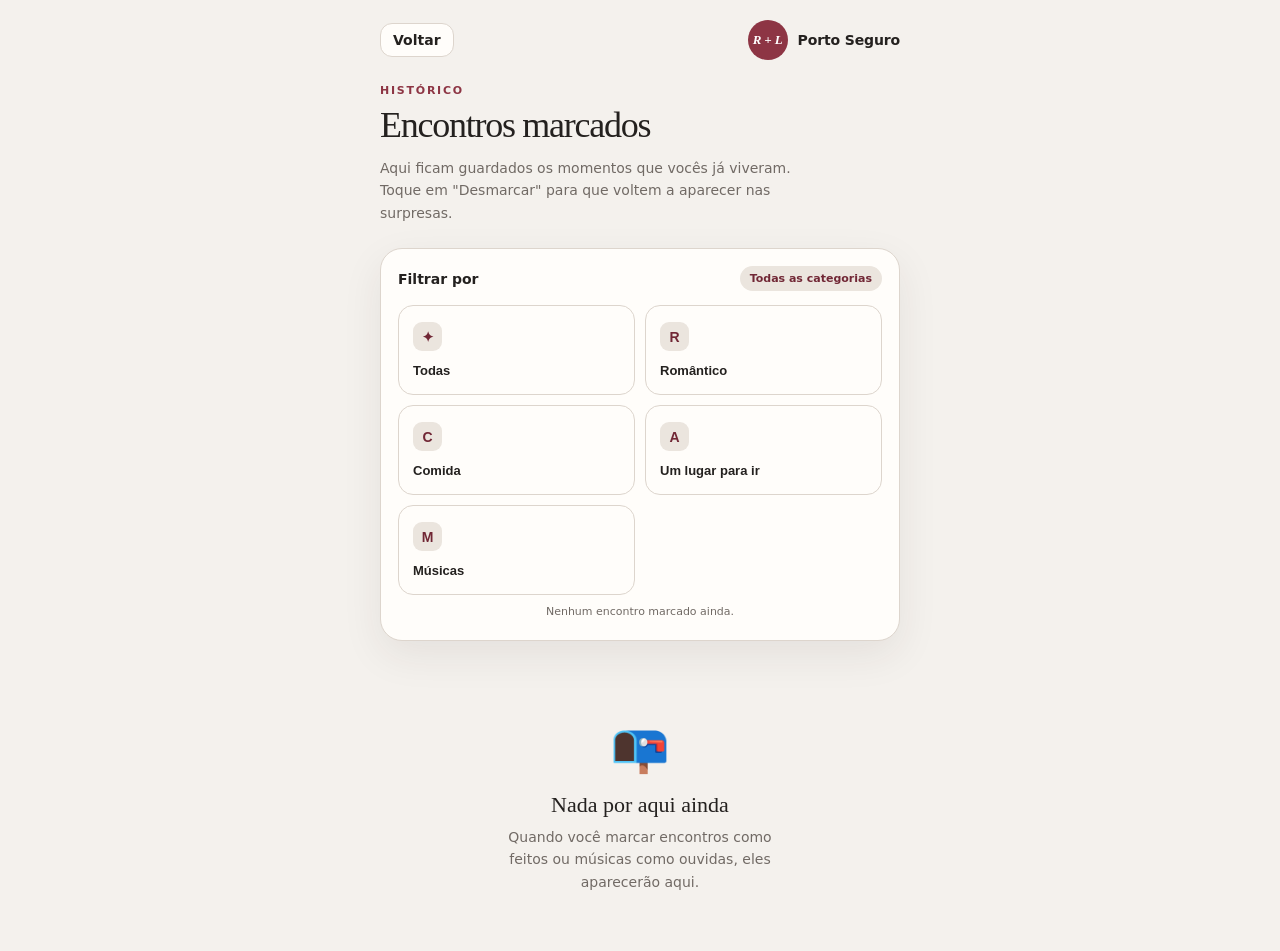
==== historico.html @ 60aa99c2 "Branch de arquivos" ====
<!DOCTYPE html>
<html lang="pt-BR">
<head>
    <meta charset="UTF-8">
    <meta name="viewport" content="width=device-width, initial-scale=1.0">
    <meta name="theme-color" content="#8d3544">

    <title>Porto Seguro | Histórico</title>

    <link rel="stylesheet" href="CSS/style.css">
        <link rel="stylesheet" href="CSS/historico.css">
</head>
<body>
    <main id="history-app" class="date-app">
        <div class="shell">
            <header class="topbar">
                <a href="index.html" class="back-btn" aria-label="Voltar">
                                <span class="back-text">Voltar</span>
                </a>
                <div class="brand">
                    <span class="brand-mark" aria-hidden="true">R + L</span>
                    <span>Porto Seguro</span>
                </div>
            </header>

            <section class="intro">
                <p class="eyebrow">Histórico</p>
                <h1>Encontros marcados</h1>
                <p class="intro-copy">
                    Aqui ficam guardados os momentos que vocês já viveram.
                    Toque em "Desmarcar" para que voltem a aparecer nas surpresas.
                </p>
            </section>

            <section class="panel" aria-labelledby="history-category-title">
                <div class="panel-head">
                    <h2 id="history-category-title" class="panel-title">
                        Filtrar por
                    </h2>
                    <span id="history-selected-label" class="selected-label">
                        Todas as categorias
                    </span>
                </div>

                <div class="category-grid" id="history-category-grid">
                    <button
                        type="button"
                        class="choice"
                        data-cat="Todas"
                        aria-pressed="true"
                    >
                        <span class="choice-icon" aria-hidden="true">✦</span>
                        <span class="choice-name">Todas</span>
                    </button>
                    <button
                        type="button"
                        class="choice"
                        data-cat="Romântico"
                        aria-pressed="false"
                    >
                        <span class="choice-icon" aria-hidden="true">R</span>
                        <span class="choice-name">Romântico</span>
                    </button>
                    <button
                        type="button"
                        class="choice"
                        data-cat="Comida"
                        aria-pressed="false"
                    >
                        <span class="choice-icon" aria-hidden="true">C</span>
                        <span class="choice-name">Comida</span>
                    </button>
                    <button
                        type="button"
                        class="choice"
                        data-cat="Um lugar para ir"
                        aria-pressed="false"
                    >
                        <span class="choice-icon" aria-hidden="true">A</span>
                        <span class="choice-name">Um lugar para ir</span>
                    </button>
                    <button
                        type="button"
                        class="choice"
                        data-cat="Músicas"
                        aria-pressed="false"
                    >
                        <span class="choice-icon" aria-hidden="true">M</span>
                        <span class="choice-name">Músicas</span>
                    </button>
                </div>

                <p id="history-status" class="status" aria-live="polite"></p>
            </section>

            <section id="history-list" class="history-list" aria-live="polite">
                <!-- History items will be inserted here -->
            </section>

            <section id="history-empty" class="history-empty" hidden>
                <div class="empty-state">
                    <span class="empty-icon" aria-hidden="true">📭</span>
                    <h2>Nada por aqui ainda</h2>
                    <p>Quando você marcar encontros como feitos ou músicas como ouvidas, eles aparecerão aqui.</p>
                </div>
            </section>
        </div>
    </main>

    <script src="JS/historico.js"></script>
</body>
</html>
---- CSS/style.css ----
/* ==========================================================
   1. CORES E CONFIGURAÇÕES GERAIS
   ========================================================== */

:root {
    --bg: #f4f1ed;
    --surface: #fffdfa;
    --surface-2: #ebe5de;
    --text: #24211f;
    --muted: #716a65;
    --line: #ddd5cd;
    --accent: #8d3544;
    --accent-dark: #712735;
    --accent-soft: #f1dfe2;
    --shadow: 0 14px 40px rgba(52, 39, 35, 0.08);
}

* {
    box-sizing: border-box;
}

html {
    scroll-behavior: smooth;
}

body {
    min-width: 320px;
    margin: 0;
    background: var(--bg);
    color: var(--text);
    font-family: Inter, ui-sans-serif, system-ui, -apple-system,
        BlinkMacSystemFont, "Segoe UI", sans-serif;
}

/* ==========================================================
   2. ESTRUTURA PRINCIPAL
   ========================================================== */

.date-app {
    width: 100%;
    min-height: 100vh;
    padding: 18px;
}

.shell {
    width: 100%;
    max-width: 520px;
    margin: 0 auto;
}

/* ==========================================================
   3. CABEÇALHO
   ========================================================== */

.topbar {
    display: flex;
    align-items: center;
    justify-content: space-between;
    margin: 2px 0 24px;
}

.brand {
    display: flex;
    align-items: center;
    gap: 10px;
    font-size: 14px;
    font-weight: 750;
    letter-spacing: -0.01em;
}

.brand-mark {
    display: grid;
    width: 40px;
    height: 40px;
    place-items: center;
    border-radius: 50%;
    background: var(--accent);
    color: #ffffff;
    font-family: Georgia, serif;
    font-size: 13px;
    font-style: italic;
    overflow: hidden;
}

.topbar-actions {
    display: flex;
    align-items: center;
    gap: 10px;
}

.step {
    padding: 7px 11px;
    border: 1px solid var(--line);
    border-radius: 999px;
    color: var(--muted);
    font-size: 11px;
    font-weight: 700;
}

/* ==========================================================
   3.5. MENU HAMBÚRGUER
   ========================================================== */

.menu-btn {
    display: grid;
    width: 40px;
    height: 40px;
    place-items: center;
    border: 1px solid var(--line);
    border-radius: 12px;
    background: var(--surface);
    cursor: pointer;
    transition: border-color 0.16s ease, background 0.16s ease;
}

.menu-btn:hover {
    border-color: #bfaeb0;
    background: #ffffff;
}

.menu-btn:active {
    transform: scale(0.97);
}

.menu-icon {
    position: relative;
    width: 20px;
    height: 2px;
    background: var(--text);
    border-radius: 2px;
    transition: background 0.16s ease;
}

.menu-icon::before,
.menu-icon::after {
    content: "";
    position: absolute;
    left: 0;
    width: 100%;
    height: 2px;
    background: var(--text);
    border-radius: 2px;
    transition: transform 0.2s ease, top 0.2s ease, bottom 0.2s ease;
}

.menu-icon::before {
    top: -6px;
}

.menu-icon::after {
    bottom: -6px;
}

.menu-btn[aria-expanded="true"] .menu-icon {
    background: transparent;
}

.menu-btn[aria-expanded="true"] .menu-icon::before {
    top: 0;
    transform: rotate(45deg);
}

.menu-btn[aria-expanded="true"] .menu-icon::after {
    bottom: 0;
    transform: rotate(-45deg);
}

.menu-panel {
    position: fixed;
    inset: 0;
    z-index: 1000;
    display: flex;
}

.menu-panel[hidden] {
    display: none;
}

.menu-backdrop {
    position: absolute;
    inset: 0;
    background: rgba(0, 0, 0, 0.4);
    opacity: 0;
    animation: backdrop-in 0.2s ease forwards;
}

@keyframes backdrop-in {
    to {
        opacity: 1;
    }
}

.menu-content {
    position: relative;
    margin: auto 0 auto auto;
    width: 280px;
    max-width: 85vw;
    max-height: 85vh;
    border-radius: 22px 0 0 22px;
    background: var(--surface);
    box-shadow: var(--shadow);
    overflow: hidden;
    animation: menu-in 0.25s ease-out;
}

@keyframes menu-in {
    from {
        opacity: 0;
        transform: translateX(20px);
    }
    to {
        opacity: 1;
        transform: translateX(0);
    }
}

.menu-header {
    display: flex;
    align-items: center;
    justify-content: space-between;
    padding: 16px 18px;
    border-bottom: 1px solid var(--line);
}

.menu-title {
    font-size: 16px;
    font-weight: 800;
}

.menu-close {
    position: relative;
    width: 36px;
    height: 36px;
    border: 1px solid var(--line);
    border-radius: 10px;
    background: transparent;
    cursor: pointer;
    display: grid;
    place-items: center;
    transition: border-color 0.16s ease, background 0.16s ease;
}

.menu-close:hover {
    border-color: #bfaeb0;
    background: var(--bg);
}

.menu-close::before,
.menu-close::after {
    content: "";
    position: absolute;
    width: 16px;
    height: 2px;
    background: var(--text);
    border-radius: 2px;
}

.menu-close::before {
    transform: rotate(45deg);
}

.menu-close::after {
    transform: rotate(-45deg);
}

.menu-items {
    padding: 8px;
}

.menu-item {
    display: flex;
    align-items: center;
    gap: 12px;
    width: 100%;
    padding: 14px 16px;
    border: 0;
    border-radius: 12px;
    background: transparent;
    color: var(--text);
    font-size: 14px;
    font-weight: 600;
    text-align: left;
    cursor: pointer;
    transition: background 0.16s ease;
}

.menu-item:hover {
    background: var(--bg);
}

.menu-item:active {
    background: var(--surface-2);
}

.menu-item-icon {
    font-size: 18px;
}

/* ==========================================================
   4. APRESENTAÇÃO
   ========================================================== */

.intro {
    margin-bottom: 24px;
}

.eyebrow {
    margin: 0 0 9px;
    color: var(--accent);
    font-size: 11px;
    font-weight: 800;
    letter-spacing: 0.16em;
    text-transform: uppercase;
}

h1 {
    max-width: 430px;
    margin: 0;
    font-family: Georgia, "Times New Roman", serif;
    font-size: 36px;
    font-weight: 500;
    line-height: 1.08;
    letter-spacing: -0.035em;
}

.intro-copy {
    max-width: 420px;
    margin: 12px 0 0;
    color: var(--muted);
    font-size: 14px;
    line-height: 1.6;
}

/* ==========================================================
   5. PAINEL DE CATEGORIAS
   ========================================================== */

.panel {
    padding: 17px;
    border: 1px solid var(--line);
    border-radius: 22px;
    background: var(--surface);
    box-shadow: var(--shadow);
}

.panel-head {
    display: flex;
    align-items: center;
    justify-content: space-between;
    gap: 12px;
    margin-bottom: 14px;
}

.panel-title {
    margin: 0;
    font-size: 14px;
    font-weight: 800;
}

.selected-label {
    max-width: 150px;
    overflow: hidden;
    padding: 6px 10px;
    border-radius: 999px;
    background: var(--surface-2);
    color: var(--accent-dark);
    font-size: 11px;
    font-weight: 750;
    text-overflow: ellipsis;
    white-space: nowrap;
}

.category-grid {
    display: grid;
    grid-template-columns: repeat(2, minmax(0, 1fr));
    gap: 10px;
}

/* ==========================================================
   6. BOTÕES DE CATEGORIA
   ========================================================== */

.choice {
    position: relative;
    min-height: 90px;
    padding: 14px;
    border: 1px solid var(--line);
    border-radius: 15px;
    background: transparent;
    color: var(--text);
    text-align: left;
    cursor: pointer;
    transition:
        border-color 0.16s ease,
        background 0.16s ease,
        transform 0.16s ease,
        box-shadow 0.16s ease;
}

.choice:hover {
    border-color: #bfaeb0;
    background: #ffffff;
}

.choice:active {
    transform: scale(0.98);
}

.choice.active {
    border-color: var(--accent);
    background: var(--accent-soft);
    box-shadow: inset 0 0 0 1px var(--accent);
}

.choice-icon {
    display: grid;
    width: 29px;
    height: 29px;
    margin-bottom: 12px;
    place-items: center;
    border-radius: 9px;
    background: var(--surface-2);
    color: var(--accent-dark);
    font-size: 14px;
    font-weight: 800;
}

.choice.active .choice-icon {
    background: var(--accent);
    color: #ffffff;
}

.choice-name {
    display: block;
    font-size: 13px;
    font-weight: 800;
}

.choice-note {
    display: block;
    margin-top: 3px;
    color: var(--muted);
    font-size: 10px;
}

/* ==========================================================
   7. BOTÕES DE AÇÃO
   ========================================================== */

.primary {
    width: 100%;
    margin-top: 14px;
    padding: 15px 18px;
    border: 0;
    border-radius: 15px;
    background: var(--accent);
    color: #ffffff;
    font-size: 14px;
    font-weight: 800;
    cursor: pointer;
    box-shadow: 0 10px 22px rgba(141, 53, 68, 0.19);
    transition: background 0.16s ease, transform 0.16s ease;
}

.primary:hover {
    background: var(--accent-dark);
}

.primary:active {
    transform: scale(0.985);
}

button:focus-visible {
    outline: 3px solid rgba(141, 53, 68, 0.25);
    outline-offset: 3px;
}

.status {
    min-height: 18px;
    margin: 10px 0 0;
    color: var(--muted);
    font-size: 11px;
    text-align: center;
}

/* ==========================================================
   8. RESULTADO DO SORTEIO
   ========================================================== */

.result {
    display: none;
    margin-top: 14px;
    padding: 20px;
    border: 1px solid var(--line);
    border-radius: 22px;
    background: var(--surface);
    box-shadow: var(--shadow);
}

.result.show {
    display: block;
    animation: result-in 0.28s ease-out;
}

.result-header {
    display: flex;
    align-items: center;
    justify-content: space-between;
    margin-bottom: 14px;
}

.result-kicker {
    margin: 0;
    color: var(--accent);
    font-size: 10px;
    font-weight: 850;
    letter-spacing: 0.15em;
    text-transform: uppercase;
}

.collapse-btn {
    display: inline-flex;
    align-items: center;
    justify-content: center;
    padding: 8px 14px;
    border: 1px solid var(--line);
    border-radius: 10px;
    background: transparent;
    color: var(--text);
    font-size: 12px;
    font-weight: 700;
    cursor: pointer;
    transition: border-color 0.16s ease, background 0.16s ease, transform 0.16s ease;
}

.collapse-btn:hover {
    border-color: #bfaeb0;
    background: var(--bg);
}

.collapse-btn:active {
    transform: scale(0.95);
}

.result-main {
    display: flex;
    align-items: flex-start;
    gap: 14px;
}

.result-icon {
    display: grid;
    flex: 0 0 46px;
    width: 46px;
    height: 46px;
    place-items: center;
    border-radius: 14px;
    background: var(--accent-soft);
    font-size: 23px;
}

.result h2 {
    margin: 0;
    font-family: Georgia, "Times New Roman", serif;
    font-size: 25px;
    font-weight: 500;
    line-height: 1.15;
    letter-spacing: -0.02em;
}

.description {
    margin: 8px 0 0;
    color: var(--muted);
    font-size: 13px;
    line-height: 1.6;
}

.meta {
    display: grid;
    grid-template-columns: 1fr 1fr;
    gap: 9px;
    margin-top: 18px;
    padding-top: 15px;
    border-top: 1px solid var(--line);
}

.meta-item {
    padding: 10px 11px;
    border-radius: 12px;
    background: var(--bg);
}

.meta-label {
    display: block;
    margin-bottom: 3px;
    color: var(--muted);
    font-size: 9px;
    font-weight: 750;
    letter-spacing: 0.1em;
    text-transform: uppercase;
}

.meta-value {
    font-size: 12px;
    font-weight: 800;
}

.result-link {
    display: inline-flex;
    align-items: center;
    gap: 8px;
    width: 100%;
    justify-content: center;
    padding: 12px 16px;
    border: 1px solid var(--accent);
    border-radius: 12px;
    background: var(--accent-soft);
    color: var(--accent-dark);
    font-size: 13px;
    font-weight: 700;
    text-decoration: none;
    transition: background 0.16s ease, border-color 0.16s ease, transform 0.16s ease;
}

.result-link:hover {
    background: var(--accent);
    color: #ffffff;
    border-color: var(--accent-dark);
    transform: translateY(-1px);
}

.result-link:active {
    transform: translateY(0);
}

.again {
    width: 100%;
    margin-top: 13px;
    padding: 12px;
    border: 1px solid var(--line);
    border-radius: 13px;
    background: transparent;
    color: var(--text);
    font-size: 12px;
    font-weight: 800;
    cursor: pointer;
}

.again:hover {
    background: var(--bg);
}

/* ==========================================================
   8.5. BOTÃO MARCAR
   ========================================================== */

.result-actions {
    margin-top: 14px;
    padding-top: 14px;
    border-top: 1px solid var(--line);
}

.mark-btn {
    width: 100%;
    padding: 14px 18px;
    border: 1px solid var(--accent);
    border-radius: 13px;
    background: var(--accent-soft);
    color: var(--accent-dark);
    font-size: 13px;
    font-weight: 800;
    cursor: pointer;
    transition: background 0.16s ease, border-color 0.16s ease, color 0.16s ease, transform 0.16s ease;
}

.mark-btn:hover {
    background: var(--accent);
    color: #ffffff;
    border-color: var(--accent-dark);
    transform: translateY(-1px);
}

.mark-btn:active {
    transform: translateY(0);
}

.mark-btn.marked {
    background: var(--surface-2);
    border-color: var(--line);
    color: var(--muted);
}

.mark-btn.marked:hover {
    background: var(--bg);
    border-color: #bfaeb0;
    color: var(--text);
}

@keyframes result-in {
    from {
        opacity: 0;
        transform: translateY(8px);
    }

    to {
        opacity: 1;
        transform: translateY(0);
    }
}

/* ==========================================================
   9. AJUSTES PARA TELAS PEQUENAS
   ========================================================== */

@media (max-width: 380px) {
    .date-app {
        padding: 14px;
    }

    h1 {
        font-size: 31px;
    }

    .panel {
        padding: 14px;
    }

    .choice {
        min-height: 100px;
        padding: 12px;
    }
}

@media (max-width: 480px) {
    .choice {
        min-height: 100px;
        padding: 14px;
    }

    .choice-name {
        font-size: 12px;
        line-height: 1.3;
    }

    .choice-note {
        font-size: 9px;
        line-height: 1.3;
    }
}

/* ==========================================================
   10. MENU RESPONSIVO (MOBILE)
   ========================================================== */

@media (max-width: 480px) {
    .menu-content {
        width: 100%;
        max-width: 100%;
        max-height: 100%;
        border-radius: 0;
        margin: 0;
        animation: menu-in-mobile 0.3s ease-out;
    }

    @keyframes menu-in-mobile {
        from {
            opacity: 0;
            transform: translateY(100%);
        }
        to {
            opacity: 1;
            transform: translateY(0);
        }
    }

    .menu-header {
        padding: 14px 16px;
    }

    .menu-title {
        font-size: 18px;
    }

    .menu-close {
        width: 40px;
        height: 40px;
    }

    .menu-item {
        padding: 18px 16px;
        font-size: 16px;
    }

    .menu-item-icon {
        font-size: 22px;
    }
}

/* Landscape mobile - keep side panel but smaller */
@media (max-width: 600px) and (orientation: landscape) {
    .menu-content {
        width: 240px;
        max-width: 50vw;
        border-radius: 22px 0 0 22px;
        margin: auto 0 auto auto;
        animation: menu-in 0.25s ease-out;
    }
}

/* ==========================================================
   10. MODO ESCURO AUTOMÁTICO
   ========================================================== */

@media (prefers-color-scheme: dark) {
    :root {
        --bg: #171514;
        --surface: #211e1d;
        --surface-2: #312c2a;
        --text: #f3efeb;
        --muted: #b9afaa;
        --line: #403a37;
        --accent: #c56d7c;
        --accent-dark: #dd8795;
        --accent-soft: #43282e;
        --shadow: 0 16px 44px rgba(0, 0, 0, 0.24);
    }

    .choice:hover {
        border-color: #746661;
        background: #282321;
    }

    .primary {
        color: #211518;
    }

    .menu-btn:hover {
        border-color: #746661;
        background: #282321;
    }

    .menu-close:hover {
        border-color: #746661;
        background: #282321;
    }

    .collapse-btn:hover {
        border-color: #746661;
        background: #282321;
    }

    .menu-item:hover {
        background: #282321;
    }

    .menu-item:active {
        background: #312c2a;
    }

    .collapse-btn:hover {
        border-color: #746661;
        background: #282321;
    }

    .collapse-btn:active {
        background: #312c2a;
    }

    .result-link:hover {
        background: var(--accent);
        color: #ffffff;
        border-color: var(--accent-dark);
    }

    .result-link:active {
        transform: translateY(0);
    }

    .mark-btn:hover {
        background: var(--accent);
        color: #ffffff;
        border-color: var(--accent-dark);
    }

    .mark-btn:active {
        transform: translateY(0);
    }

    .mark-btn.marked {
        background: var(--surface-2);
        border-color: var(--line);
        color: var(--muted);
    }

    .mark-btn.marked:hover {
        background: var(--bg);
        border-color: #746661;
        color: var(--text);
    }
}
---- CSS/historico.css ----
/* ==========================================================
   HISTÓRICO - ESTILOS ESPECÍFICOS
   ========================================================== */

/* Botão voltar */
.back-btn {
    display: inline-flex;
    align-items: center;
    gap: 8px;
    padding: 8px 12px;
    border: 1px solid var(--line);
    border-radius: 12px;
    background: var(--surface);
    color: var(--text);
    font-size: 14px;
    font-weight: 600;
    text-decoration: none;
    transition: border-color 0.16s ease, background 0.16s ease, transform 0.16s ease;
}

.back-btn:hover {
    border-color: #bfaeb0;
    background: #ffffff;
}

.back-btn:active {
    transform: scale(0.97);
}

.back-icon {
    position: relative;
    width: 16px;
    height: 2px;
    background: var(--text);
    border-radius: 2px;
    flex-shrink: 0;
}

.back-icon::before,
.back-icon::after {
    content: "";
    position: absolute;
    height: 2px;
    background: var(--text);
    border-radius: 2px;
}

.back-icon::before {
    width: 12px;
    left: 4px;
    top: -5px;
    transform: rotate(-45deg);
    transform-origin: left center;
}

.back-icon::after {
    width: 12px;
    left: 4px;
    bottom: -5px;
    transform: rotate(45deg);
    transform-origin: left center;
}

.back-text {
    display: inline-block;
}

/* Lista de histórico */
.history-list {
    display: flex;
    flex-direction: column;
    gap: 12px;
    margin-top: 14px;
}

.history-item {
    padding: 16px;
    border: 1px solid var(--line);
    border-radius: 18px;
    background: var(--surface);
    box-shadow: var(--shadow);
    animation: history-in 0.3s ease-out;
}

@keyframes history-in {
    from {
        opacity: 0;
        transform: translateY(10px);
    }
    to {
        opacity: 1;
        transform: translateY(0);
    }
}

.history-item-header {
    display: flex;
    align-items: flex-start;
    gap: 12px;
    margin-bottom: 10px;
}

.history-item-icon {
    display: grid;
    flex: 0 0 44px;
    width: 44px;
    height: 44px;
    place-items: center;
    border-radius: 12px;
    background: var(--accent-soft);
    font-size: 22px;
}

.history-item-content {
    flex: 1;
    min-width: 0;
}

.history-item-title {
    margin: 0 0 4px;
    font-family: Georgia, "Times New Roman", serif;
    font-size: 20px;
    font-weight: 500;
    line-height: 1.2;
    letter-spacing: -0.02em;
}

.history-item-category {
    display: inline-flex;
    align-items: center;
    gap: 6px;
    padding: 3px 8px;
    border-radius: 999px;
    background: var(--surface-2);
    color: var(--accent-dark);
    font-size: 10px;
    font-weight: 750;
    text-transform: uppercase;
    letter-spacing: 0.08em;
}

.history-item-meta {
    display: flex;
    flex-wrap: wrap;
    gap: 12px;
    margin-bottom: 12px;
    padding-top: 10px;
    border-top: 1px solid var(--line);
}

.history-item-meta-item {
    display: flex;
    align-items: center;
    gap: 6px;
    color: var(--muted);
    font-size: 12px;
}

.history-item-meta-label {
    font-weight: 700;
    text-transform: uppercase;
    letter-spacing: 0.06em;
    font-size: 10px;
}

.history-item-meta-value {
    font-weight: 500;
}

.history-item-link {
    display: inline-flex;
    align-items: center;
    gap: 6px;
    padding: 8px 12px;
    border: 1px solid var(--accent);
    border-radius: 10px;
    background: var(--accent-soft);
    color: var(--accent-dark);
    font-size: 12px;
    font-weight: 700;
    text-decoration: none;
    transition: background 0.16s ease, border-color 0.16s ease, color 0.16s ease;
}

.history-item-link:hover {
    background: var(--accent);
    color: #ffffff;
    border-color: var(--accent-dark);
}

.history-item-actions {
    display: flex;
    justify-content: flex-end;
    padding-top: 8px;
}

.history-unmark-btn {
    display: inline-flex;
    align-items: center;
    gap: 8px;
    padding: 10px 16px;
    border: 1px solid var(--line);
    border-radius: 10px;
    background: transparent;
    color: var(--text);
    font-size: 12px;
    font-weight: 700;
    cursor: pointer;
    transition: background 0.16s ease, border-color 0.16s ease, color 0.16s ease;
}

.history-unmark-btn:hover {
    background: var(--bg);
    border-color: #bfaeb0;
}

.history-unmark-btn:active {
    background: var(--surface-2);
}

/* Estado vazio */
.history-empty {
    margin-top: 24px;
    padding: 40px 20px;
    text-align: center;
}

.empty-state {
    max-width: 300px;
    margin: 0 auto;
}

.empty-icon {
    display: block;
    font-size: 48px;
    margin-bottom: 16px;
}

.empty-state h2 {
    margin: 0 0 8px;
    font-family: Georgia, "Times New Roman", serif;
    font-size: 22px;
    font-weight: 500;
}

.empty-state p {
    margin: 0;
    color: var(--muted);
    font-size: 14px;
    line-height: 1.6;
}

/* Responsivo */
@media (max-width: 380px) {
    .history-item {
        padding: 14px;
    }

    .history-item-title {
        font-size: 18px;
    }

    .history-item-meta {
        flex-direction: column;
        gap: 6px;
    }
}

/* Dark mode */
@media (prefers-color-scheme: dark) {
    .back-btn:hover {
        border-color: #746661;
        background: #282321;
    }

    .history-unmark-btn:hover {
        background: #282321;
        border-color: #746661;
    }

    .history-unmark-btn:active {
        background: #312c2a;
    }
}
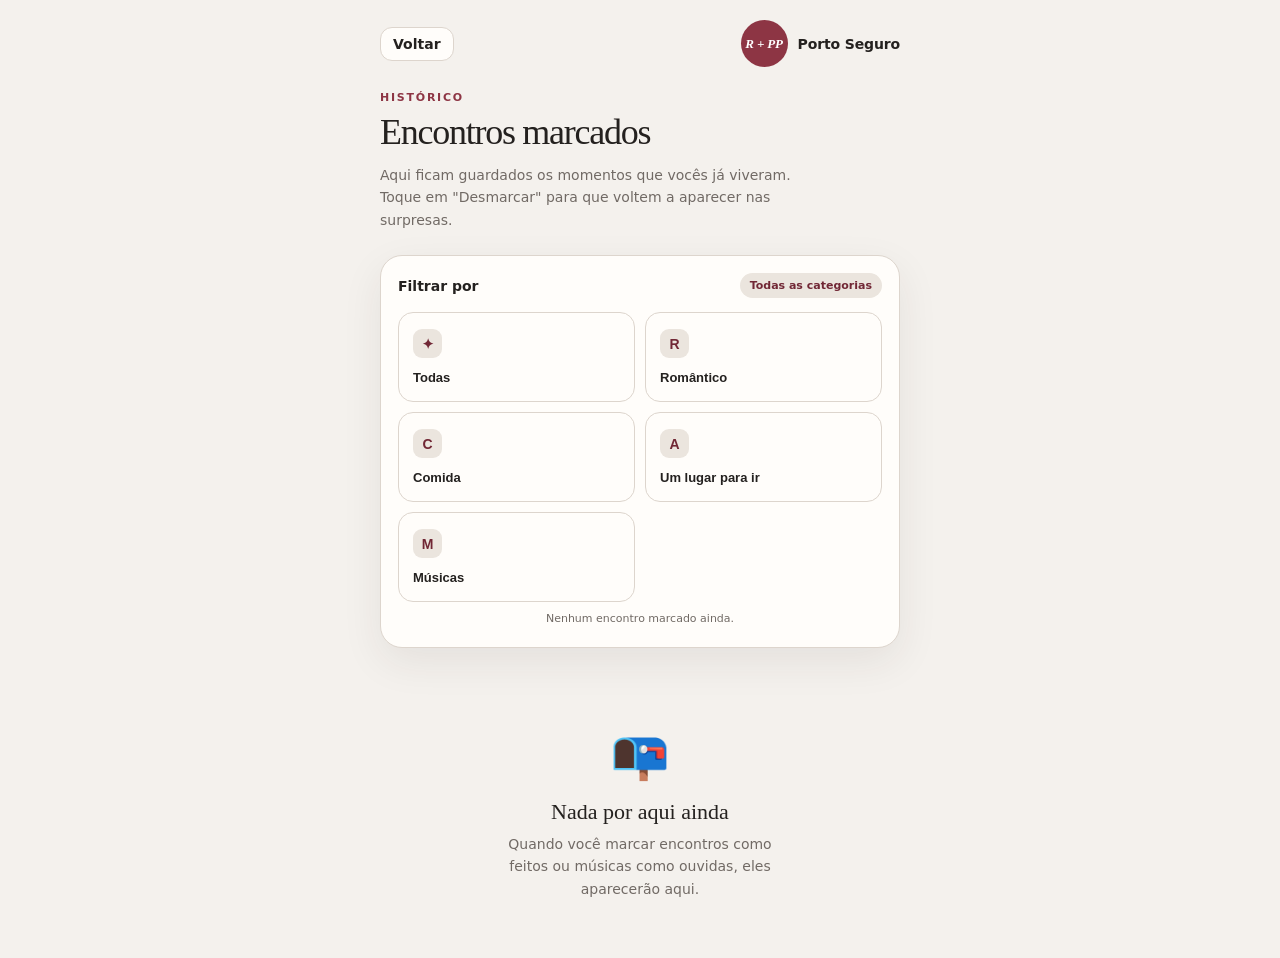
==== commit b9d33acb: "Feito Modificações e Criações dos seguintes arquivos: 	new file:   CSS/Sobre.css 	modified:   CSS/st" ====
--- a/historico.html
+++ b/historico.html
@@ -4,11 +4,14 @@
     <meta charset="UTF-8">
     <meta name="viewport" content="width=device-width, initial-scale=1.0">
     <meta name="theme-color" content="#8d3544">
+    <meta name="theme-color" media="(prefers-color-scheme: dark)" content="#171514">
+    <meta name="color-scheme" content="light dark">
+    <meta http-equiv="Content-Security-Policy" content="default-src 'self'; script-src 'self' 'unsafe-inline'; style-src 'self' 'unsafe-inline'; img-src 'self' data:;">
 
     <title>Porto Seguro | Histórico</title>
 
     <link rel="stylesheet" href="CSS/style.css">
-        <link rel="stylesheet" href="CSS/historico.css">
+    <link rel="stylesheet" href="CSS/historico.css">
 </head>
 <body>
     <main id="history-app" class="date-app">
@@ -18,7 +21,7 @@
                                 <span class="back-text">Voltar</span>
                 </a>
                 <div class="brand">
-                    <span class="brand-mark" aria-hidden="true">R + L</span>
+                    <span class="brand-mark" aria-hidden="true">R + PP</span>
                     <span>Porto Seguro</span>
                 </div>
             </header>
--- a/CSS/style.css
+++ b/CSS/style.css
@@ -3,6 +3,7 @@
    ========================================================== */
 
 :root {
+    color-scheme: light dark;
     --bg: #f4f1ed;
     --surface: #fffdfa;
     --surface-2: #ebe5de;
@@ -70,8 +71,8 @@
 
 .brand-mark {
     display: grid;
-    width: 40px;
-    height: 40px;
+    width: 47px;
+    height: 47px;
     place-items: center;
     border-radius: 50%;
     background: var(--accent);
@@ -109,6 +110,7 @@
     border: 1px solid var(--line);
     border-radius: 12px;
     background: var(--surface);
+    color: var(--text);
     cursor: pointer;
     transition: border-color 0.16s ease, background 0.16s ease;
 }
@@ -126,7 +128,7 @@
     position: relative;
     width: 20px;
     height: 2px;
-    background: var(--text);
+    background: currentColor;
     border-radius: 2px;
     transition: background 0.16s ease;
 }
@@ -138,7 +140,7 @@
     left: 0;
     width: 100%;
     height: 2px;
-    background: var(--text);
+    background: currentColor;
     border-radius: 2px;
     transition: transform 0.2s ease, top 0.2s ease, bottom 0.2s ease;
 }
@@ -179,9 +181,11 @@
 .menu-backdrop {
     position: absolute;
     inset: 0;
-    background: rgba(0, 0, 0, 0.4);
+    background: rgba(36, 24, 27, 0.42);
+    backdrop-filter: blur(3px);
+    -webkit-backdrop-filter: blur(3px);
     opacity: 0;
-    animation: backdrop-in 0.2s ease forwards;
+    animation: backdrop-in 0.24s ease forwards;
 }
 
 @keyframes backdrop-in {
@@ -192,21 +196,25 @@
 
 .menu-content {
     position: relative;
+    display: flex;
+    flex-direction: column;
     margin: auto 0 auto auto;
-    width: 280px;
+    width: 300px;
     max-width: 85vw;
-    max-height: 85vh;
-    border-radius: 22px 0 0 22px;
+    max-height: 88vh;
+    border: 1px solid var(--line);
+    border-right: 0;
+    border-radius: 24px 0 0 24px;
     background: var(--surface);
-    box-shadow: var(--shadow);
+    box-shadow: -18px 0 48px rgba(52, 39, 35, 0.16);
     overflow: hidden;
-    animation: menu-in 0.25s ease-out;
+    animation: menu-in 0.32s cubic-bezier(0.22, 1, 0.36, 1);
 }
 
 @keyframes menu-in {
     from {
         opacity: 0;
-        transform: translateX(20px);
+        transform: translateX(100%);
     }
     to {
         opacity: 1;
@@ -215,43 +223,72 @@
 }
 
 .menu-header {
+    position: relative;
     display: flex;
     align-items: center;
     justify-content: space-between;
-    padding: 16px 18px;
+    padding: 18px 18px 16px;
     border-bottom: 1px solid var(--line);
+    background: linear-gradient(135deg, var(--accent-soft), transparent 70%);
+}
+
+.menu-header::after {
+    content: "";
+    position: absolute;
+    left: 18px;
+    bottom: -1px;
+    width: 42px;
+    height: 2px;
+    border-radius: 2px;
+    background: var(--accent);
 }
 
 .menu-title {
-    font-size: 16px;
+    display: flex;
+    flex-direction: column;
+    gap: 2px;
+    font-size: 17px;
     font-weight: 800;
+    letter-spacing: -0.01em;
+}
+
+.menu-title::after {
+    content: "Porto Seguro";
+    color: var(--muted);
+    font-size: 11px;
+    font-weight: 600;
+    letter-spacing: 0.02em;
 }
 
 .menu-close {
     position: relative;
     width: 36px;
     height: 36px;
+    flex: 0 0 auto;
     border: 1px solid var(--line);
-    border-radius: 10px;
-    background: transparent;
+    border-radius: 50%;
+    background: var(--surface);
+    color: var(--text);
     cursor: pointer;
     display: grid;
     place-items: center;
-    transition: border-color 0.16s ease, background 0.16s ease;
+    transition: border-color 0.16s ease, background 0.16s ease,
+        transform 0.16s ease;
 }
 
 .menu-close:hover {
-    border-color: #bfaeb0;
-    background: var(--bg);
+    border-color: var(--accent);
+    background: var(--accent-soft);
+    transform: rotate(90deg);
 }
 
 .menu-close::before,
 .menu-close::after {
     content: "";
     position: absolute;
-    width: 16px;
+    width: 14px;
     height: 2px;
-    background: var(--text);
+    background: currentColor;
     border-radius: 2px;
 }
 
@@ -264,36 +301,68 @@
 }
 
 .menu-items {
-    padding: 8px;
+    display: flex;
+    flex-direction: column;
+    gap: 4px;
+    padding: 12px;
+    overflow-y: auto;
 }
 
 .menu-item {
     display: flex;
     align-items: center;
-    gap: 12px;
+    gap: 14px;
     width: 100%;
-    padding: 14px 16px;
-    border: 0;
-    border-radius: 12px;
+    padding: 12px 14px;
+    border: 1px solid transparent;
+    border-radius: 14px;
     background: transparent;
     color: var(--text);
     font-size: 14px;
     font-weight: 600;
     text-align: left;
+    text-decoration: none;
     cursor: pointer;
-    transition: background 0.16s ease;
+    transition: background 0.18s ease, border-color 0.18s ease,
+        transform 0.18s ease;
 }
 
 .menu-item:hover {
+    border-color: var(--line);
     background: var(--bg);
+    transform: translateX(3px);
 }
 
 .menu-item:active {
     background: var(--surface-2);
+    transform: translateX(1px);
 }
 
 .menu-item-icon {
+    display: grid;
+    width: 38px;
+    height: 38px;
+    flex: 0 0 auto;
+    place-items: center;
+    border-radius: 12px;
+    background: var(--accent-soft);
     font-size: 18px;
+    transition: transform 0.18s ease;
+}
+
+.menu-item:hover .menu-item-icon {
+    transform: scale(1.08);
+}
+
+.menu-footer {
+    margin-top: auto;
+    padding: 14px 18px;
+    border-top: 1px solid var(--line);
+    color: var(--muted);
+    font-size: 11px;
+    font-weight: 600;
+    text-align: center;
+    letter-spacing: 0.02em;
 }
 
 /* ==========================================================
@@ -757,24 +826,25 @@
         width: 100%;
         max-width: 100%;
         max-height: 100%;
+        border: 0;
         border-radius: 0;
         margin: 0;
-        animation: menu-in-mobile 0.3s ease-out;
+        animation: menu-in-mobile 0.32s cubic-bezier(0.22, 1, 0.36, 1);
     }
 
     @keyframes menu-in-mobile {
         from {
             opacity: 0;
-            transform: translateY(100%);
+            transform: translateX(100%);
         }
         to {
             opacity: 1;
-            transform: translateY(0);
+            transform: translateX(0);
         }
     }
 
     .menu-header {
-        padding: 14px 16px;
+        padding: 16px 16px 14px;
     }
 
     .menu-title {
@@ -787,12 +857,14 @@
     }
 
     .menu-item {
-        padding: 18px 16px;
+        padding: 16px 14px;
         font-size: 16px;
     }
 
     .menu-item-icon {
-        font-size: 22px;
+        width: 42px;
+        height: 42px;
+        font-size: 20px;
     }
 }
 
@@ -813,6 +885,7 @@
 
 @media (prefers-color-scheme: dark) {
     :root {
+        color-scheme: dark;
         --bg: #171514;
         --surface: #211e1d;
         --surface-2: #312c2a;
@@ -834,6 +907,13 @@
         color: #211518;
     }
 
+    .menu-btn,
+    .menu-close {
+        border-color: #5a524e;
+        background: #2b2725;
+        color: #f3efeb;
+    }
+
     .menu-btn:hover {
         border-color: #746661;
         background: #282321;
